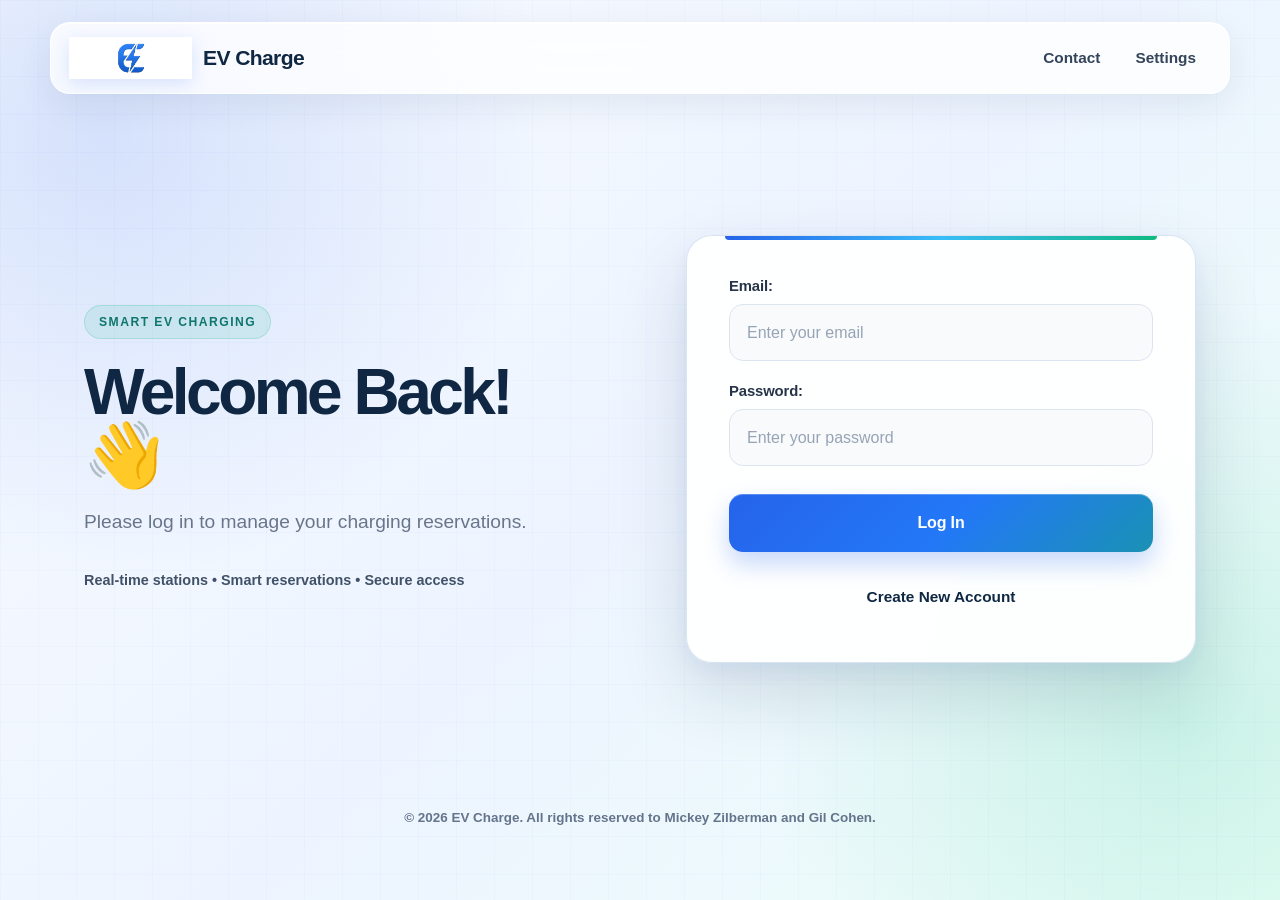
==== index.html @ 25f1f644 "תיקון תיקונים לcss נשאר עוד כמה" ====
<!DOCTYPE html>
<html lang="en">
<head>
    <meta charset="UTF-8">
    <meta name="viewport" content="width=device-width, initial-scale=1.0">
    <title>EV Charge - Login</title>

    <link rel="stylesheet" href="./CSS/Global.css">
    <link rel="stylesheet" href="./CSS/Login.css">

    <script src="./JS/config.js"></script>
    <script src="./JS/Login.js" defer></script>
</head>

<body class="login-page">

    <header class="main-header">
        <nav class="nav-container">
            <div class="logo-container">
                <img src="./Images/Logo.png" alt="EV Charge Logo" class="logo-img">
                <span class="logo">EV Charge</span>
            </div>

            <div class="nav-icons">
                <button type="button" class="icon" id="contact-btn">Contact</button>
                <button type="button" class="icon" id="settings-btn">Settings</button>
            </div>
        </nav>
    </header>

    <main class="main-content">
        <section class="welcome-section">
            <h1>Welcome Back! 👋</h1>
            <p>Please log in to manage your charging reservations.</p>
        </section>

        <form id="login-form" class="booking-form">
            <div id="error-message" class="error-box hidden"></div>

            <div class="form-group">
                <label for="email">Email:</label>
                <input type="email" id="email" placeholder="Enter your email">
            </div>

            <div class="form-group">
                <label for="password">Password:</label>
                <input type="password" id="password" placeholder="Enter your password">
            </div>

            <button type="submit" class="submit-btn">Log In</button>

            <div id="loading-spinner" class="spinner-container hidden">
                <div class="loading-text">Connecting to server, please wait... ⚡</div>
                <div class="spinner"></div>
            </div>

            <button type="button" class="signup-link-btn" id="signup-btn">
                Create New Account
            </button>
        </form>
    </main>

    <footer class="main-footer">
        <div class="footer-content">
            <p>© 2026 EV Charge. All rights reserved to Mickey Zilberman and Gil Cohen.</p>
        </div>
    </footer>

</body>
</html>
---- CSS/Global.css ----
:root {
    --bg-main: #9ed3f2;      
    --card-bg: white;        
    --text-color: #12355b;   
    --row-bg: #f3f9ff;       
}

body.dark-mode {
    --bg-main: #121212;      
    --card-bg: #1e1e1e;      
    --text-color: #ffffff;   
    --row-bg: #2d2d2d;       
}

body {
  font-family: 'Arial', sans-serif;
  background-color: #A3D9FF; 
  margin: 0;
  padding: 0;
  box-sizing: border-box;
}

*, *::before, *::after {
  box-sizing: inherit;
}

.main-header {
  padding: 20px 10px;
}

.nav-container {
  display: flex;
  justify-content: space-between;
  align-items: center;
  max-width: 600px;
  margin: 0 auto;
}

.logo-container {
  display: flex;
  align-items: center;
  gap: 10px;
}

.logo {
  font-size: 1.5em;
  font-weight: bold;
  color: #2170FF;
}

.logo-img {
  height: 40px;
  width: auto;
  display: block;
  mix-blend-mode: multiply;
}

.nav-icons {
  margin: 0;
  color: #1A365D;
  font-size: 1.2em;
  display: flex;
  gap: 15px;
}

.nav-icons span {
  font-size: 1.1em;
  cursor: pointer;
  transition: color 0.2s ease;
}

.nav-icons span:hover {
  color: #2170FF;
}

.main-content {
  max-width: 600px;
  margin: 0 auto;
  padding: 10px 20px 40px;
  min-height: calc(100vh - 180px); 
}

.welcome-section {
  text-align: center;
  margin-bottom: 25px;
  color: #1A365D;
  background-color: transparent; 
  padding: 10px;
}

.welcome-section h1 {
  font-size: 2.2em;
  font-weight: 800;
  margin-bottom: 5px;
}

.welcome-section p {
  font-size: 1.2em;
  font-weight: bold;
  color: #1A365D;
  margin-top: 0;
}

.back-navigation {
  max-width: 600px;
  margin: 0 auto 15px auto;
  padding: 0 10px;
}

.back-btn {
  background: none;
  border: none;
  color: #1A365D;
  font-size: 1.1em;
  font-weight: bold;
  cursor: pointer;
  padding: 5px 0;
  display: flex;
  align-items: center;
  gap: 5px;
}

.back-btn:hover {
  color: #2170FF;
}

.booking-form {
  display: flex;
  flex-direction: column;
  background: transparent;
  box-shadow: none;
  padding: 25px 10px 10px;
  margin-top: 20px;
  gap: 28px;
}

.form-group {
  display: flex;
  flex-direction: column;
}

.form-group label {
  font-size: 1.35em;
  font-weight: 800;
  color: #000000;
  margin-bottom: 10px;
}

.form-group input,
.form-group select {
  height: 58px;
  border-radius: 999px; 
  border: none;
  background-color: #ffffff;
  text-align: center;
  font-size: 1.25em;
  font-weight: 700;
  color: #000000;
  padding: 0 20px;
}

.form-group input::placeholder {
  color: #7d9bc4;
  font-weight: 500;
}

.form-group input:focus,
.form-group select:focus {
  outline: 3px solid #2170FF;
}

.submit-btn {
  height: 60px;
  background-color: #2170FF;
  color: #ffffff;
  border: none;
  border-radius: 999px;
  font-size: 1.4em;
  font-weight: bold;
  cursor: pointer;
  transition: background-color 0.2s ease, transform 0.1s ease;
  margin-top: 15px;
  box-shadow: 0 4px 10px rgba(33, 112, 255, 0.3);
}

.submit-btn:hover {
  background-color: #1A56CC;
}

.submit-btn:active {
  transform: scale(0.98);
}

.hidden {
  display: none !important;
}

.main-footer {
  background-color: transparent;
  padding: 20px 10px;
  margin-top: auto;
}

.footer-content {
  max-width: 600px;
  margin: 0 auto;
  text-align: center;
  color: #1A365D;
  font-weight: bold;
  font-size: 0.95em;
}

@media (max-width: 480px) {
  .logo {
    font-size: 1.3em;
  }
  
  .welcome-section h1 {
    font-size: 1.8em;
  }

  .form-group label {
    font-size: 1.15em;
  }

  .form-group input,
  .form-group select {
    height: 50px;
    font-size: 1.1em;
  }

  .submit-btn {
    height: 52px;
    font-size: 1.20em;
  }
}

body.dark-mode {
    background-color: #121212;
    color: #ffffff;
}

body.dark-mode main, 
body.dark-mode header, 
body.dark-mode footer,
body.dark-mode .main-header,
body.dark-mode .main-footer {
    background-color: #1a1a1a;
    color: #ffffff;
}

body.dark-mode .settings-card,
body.dark-mode .menu-card,
body.dark-mode .station-display-card,
body.dark-mode .card,
body.dark-mode .welcome-section {
    background-color: #242424;
    color: #ffffff;
}

body.dark-mode {
    --bg-main: #121212;      
    --card-bg: #1e1e1e;      
    --text-color: #ffffff;   
    --row-bg: #2d2d2d;
    --accent-blue: #1d56b3;  
    --modal-bg: #2a2a2a;     
}

body.dark-mode {
    background-color: var(--bg-main) !important;
    color: var(--text-color) !important;
}

body.dark-mode button, 
body.dark-mode .btn-primary, 
body.dark-mode .save-btn,
body.dark-mode .reserve-btn,
body.dark-mode .favorite-reserve-btn {
    background-color: var(--accent-blue) !important;
    color: white !important;
}

body.dark-mode form, 
body.dark-mode .profile-card, 
body.dark-mode .edit-profile-container,
body.dark-mode .welcome-section {
    background-color: var(--card-bg) !important;
    color: var(--text-color) !important;
}

body.dark-mode form label, 
body.dark-mode form h1, 
body.dark-mode form h2, 
body.dark-mode form h3,
body.dark-mode .profile-card h2 {
    color: #ffffff !important;
}

body.dark-mode input[type="text"], 
body.dark-mode input[type="email"], 
body.dark-mode input[type="password"], 
body.dark-mode input[type="tel"], 
body.dark-mode select {
    background-color: #2d2d2d !important;
    color: #ffffff !important;
    border: 1px solid #444444 !important;
}

body.dark-mode .modal, 
body.dark-mode .modal-content, 
body.dark-mode #back-modal div,
body.dark-mode #logout-modal div {
    background-color: var(--modal-bg) !important;
    color: #ffffff !important;
    border: 1px solid #444444 !important;
}

body.dark-mode #back-modal p, 
body.dark-mode #back-modal h3, 
body.dark-mode #logout-modal p,
body.dark-mode #logout-modal h3,
body.dark-mode .modal-content p,
body.dark-mode .modal-content h3 {
    color: #ffffff !important;
}

body.dark-mode .cancel-btn, 
body.dark-mode #cancel-btn,
body.dark-mode #logout-cancel-btn {
    background-color: #444444 !important;
    color: #ffffff !important;
}

.status-message-container {
  display: flex;
  flex-direction: column;
  align-items: center;
  justify-content: center;
  text-align: center;
  padding: 40px;
  background-color: #ffffff;
  border-radius: 24px;
  box-shadow: 0 10px 20px rgba(0, 0, 0, 0.05);
  width: 90%;
  margin: 30px auto;
}

.loading-state p {
  font-weight: bold;
  color: #2170FF;
  margin-top: 15px;
}

.no-data-state p {
  font-weight: bold;
  color: #555555;
  font-size: 1.1em;
}

.error-state p {
  font-weight: bold;
  color: #D32F2F;
  font-size: 1.2em;
  margin-bottom: 8px;
}

.error-details {
  color: #777777;
  font-size: 0.95em;
}

.spinner {
  width: 45px;
  height: 45px;
  border: 5px solid #f3f3f3;
  border-top: 5px solid #2170FF; 
  border-radius: 50%;
  animation: spin 1s linear infinite;
}

@keyframes spin {
  0% { transform: rotate(0deg); }
  100% { transform: rotate(360deg); }
}

.station-message {
  padding: 10px;
  border-radius: 8px;
  margin-top: 10px;
  font-weight: bold;
  font-size: 0.9em;
  text-align: center;
}

.station-message.success-msg {
  background-color: #E8F5E9;
  color: #2E7D32;
  border: 1px solid #2E7D32;
}

.station-message.error-msg {
  background-color: #FFEAEA;
  color: #D32F2F;
  border: 1px solid #D32F2F;
}
---- CSS/Login.css ----
/* =====================================================
   EV CHARGE — PROFESSIONAL LOGIN PAGE
   Replace the entire old Login.css with this file
===================================================== */

:root {
    --login-primary: #2563eb;
    --login-primary-dark: #1d4ed8;
    --login-secondary: #10b981;
    --login-navy: #0f2742;
    --login-text: #172033;
    --login-muted: #68758a;
    --login-border: #dbe4ef;
    --login-white: #ffffff;
    --login-error: #dc2626;
}

/* =========================
   Page
========================= */

body.login-page {
    min-height: 100vh;
    margin: 0;
    display: flex;
    flex-direction: column;
    overflow-x: hidden;

    font-family:
        Inter,
        -apple-system,
        BlinkMacSystemFont,
        "Segoe UI",
        Arial,
        sans-serif;

    color: var(--login-text);

    background:
        radial-gradient(
            circle at 8% 15%,
            rgba(37, 99, 235, 0.16),
            transparent 28rem
        ),
        radial-gradient(
            circle at 92% 80%,
            rgba(16, 185, 129, 0.16),
            transparent 26rem
        ),
        linear-gradient(
            135deg,
            #f9fbff 0%,
            #edf4ff 52%,
            #edfff9 100%
        ) !important;

    opacity: 1 !important;
    visibility: visible !important;
}

/* Subtle modern grid in the background */

body.login-page::before {
    content: "";
    position: fixed;
    inset: 0;
    pointer-events: none;
    z-index: 0;

    background-image:
        linear-gradient(
            rgba(37, 99, 235, 0.025) 1px,
            transparent 1px
        ),
        linear-gradient(
            90deg,
            rgba(37, 99, 235, 0.025) 1px,
            transparent 1px
        );

    background-size: 38px 38px;
}

/* =========================
   Header
========================= */

.login-page .main-header {
    width: 100%;
    padding: 22px 24px 0;
    position: relative;
    z-index: 20;
    background: transparent !important;
}

.login-page .nav-container {
    width: 100%;
    max-width: 1180px;
    min-height: 72px;
    margin: 0 auto;
    padding: 12px 18px;

    display: flex;
    align-items: center;
    justify-content: space-between;

    background: rgba(255, 255, 255, 0.78);
    border: 1px solid rgba(255, 255, 255, 0.95);
    border-radius: 20px;

    box-shadow:
        0 10px 35px rgba(15, 39, 66, 0.08),
        inset 0 1px 0 rgba(255, 255, 255, 0.9);

    backdrop-filter: blur(18px);
    -webkit-backdrop-filter: blur(18px);
}

.login-page .logo-container {
    display: flex;
    align-items: center;
    gap: 11px;
    cursor: default;
}

.login-page .logo-img {
    width: auto;
    height: 42px;
    display: block;
    mix-blend-mode: normal;
    filter: drop-shadow(0 5px 9px rgba(37, 99, 235, 0.16));
}

.login-page .logo {
    color: var(--login-navy);
    font-size: 1.32rem;
    font-weight: 800;
    letter-spacing: -0.03em;
}

.login-page .nav-icons {
    display: flex;
    align-items: center;
    gap: 5px;
    margin: 0;
}

.login-page .nav-icons .nav-icons {
    margin: 0;
}

.login-page .icon {
    display: inline-flex !important;
    align-items: center;
    justify-content: center;

    min-height: 42px;
    padding: 9px 14px;

    background: transparent;
    border: 1px solid transparent;
    border-radius: 12px;

    color: #34445a;
    font: inherit;
    font-size: 0.96rem;
    font-weight: 650;
    text-decoration: none;

    cursor: pointer;
    opacity: 1 !important;
    visibility: visible !important;

    transition:
        color 0.2s ease,
        background-color 0.2s ease,
        border-color 0.2s ease,
        transform 0.2s ease;
}

.login-page .icon:hover {
    color: var(--login-primary);
    background: rgba(37, 99, 235, 0.07);
    border-color: rgba(37, 99, 235, 0.1);
    transform: translateY(-1px);
}

/* =========================
   Main layout
========================= */

.login-page .main-content {
    position: relative !important;
    z-index: 5 !important;

    width: 100% !important;
    max-width: 1180px !important;
    min-height: calc(100vh - 205px) !important;
    margin: 0 auto !important;
    padding: 60px 34px 45px !important;

    display: grid !important;
    grid-template-columns: minmax(0, 1.05fr) minmax(390px, 510px);
    align-items: center;
    gap: clamp(60px, 8vw, 130px);

    opacity: 1 !important;
    visibility: visible !important;
}

/* =========================
   Welcome area
========================= */

.login-page .welcome-section {
    position: relative;
    max-width: 570px;
    margin: 0 !important;
    padding: 0 !important;

    display: block !important;
    text-align: left !important;

    color: var(--login-navy) !important;
    background: transparent !important;

    opacity: 1 !important;
    visibility: visible !important;
}

.login-page .welcome-section::before {
    content: "SMART EV CHARGING";

    display: inline-flex;
    align-items: center;

    margin-bottom: 22px;
    padding: 9px 14px;

    color: #0f766e;
    background: rgba(16, 185, 129, 0.11);
    border: 1px solid rgba(16, 185, 129, 0.2);
    border-radius: 999px;

    font-size: 0.76rem;
    font-weight: 800;
    letter-spacing: 0.12em;
}

.login-page .welcome-section h1 {
    margin: 0 0 18px !important;

    color: var(--login-navy) !important;
    font-size: clamp(3rem, 5vw, 5.2rem) !important;
    font-weight: 850 !important;
    line-height: 0.98;
    letter-spacing: -0.055em;
}

.login-page .welcome-section p {
    max-width: 520px;
    margin: 0 !important;

    color: var(--login-muted) !important;
    font-size: clamp(1.05rem, 1.5vw, 1.2rem) !important;
    font-weight: 500 !important;
    line-height: 1.75;
}

.login-page .welcome-section::after {
    content: "Real-time stations  •  Smart reservations  •  Secure access";

    display: block;
    margin-top: 30px;

    color: #405168;
    font-size: 0.9rem;
    font-weight: 650;
    line-height: 1.7;
}

/* =========================
   Login card
========================= */

.login-page #login-form {
    position: relative !important;
    z-index: 10 !important;
    overflow: hidden;

    width: 100% !important;
    max-width: 510px !important;
    margin: 0 !important;
    padding: 42px !important;

    display: flex !important;
    flex-direction: column !important;
    gap: 22px !important;

    background: rgba(255, 255, 255, 0.94) !important;
    border: 1px solid rgba(214, 226, 239, 0.9);
    border-radius: 26px;

    box-shadow:
        0 30px 70px rgba(15, 39, 66, 0.14),
        0 8px 24px rgba(37, 99, 235, 0.06),
        inset 0 1px 0 #ffffff;

    backdrop-filter: blur(16px);
    -webkit-backdrop-filter: blur(16px);

    opacity: 1 !important;
    visibility: visible !important;
}

/* Blue-green line at the top of the card */

.login-page #login-form::before {
    content: "";
    position: absolute;
    top: 0;
    left: 38px;
    right: 38px;
    height: 4px;

    background: linear-gradient(
        90deg,
        var(--login-primary),
        #38bdf8,
        var(--login-secondary)
    );

    border-radius: 0 0 8px 8px;
}

/* =========================
   Form fields
========================= */

.login-page #login-form .form-group {
    width: 100%;
    margin: 0;

    display: flex !important;
    flex-direction: column !important;
    gap: 9px;

    opacity: 1 !important;
    visibility: visible !important;
}

.login-page #login-form .form-group label {
    display: block !important;
    margin: 0 0 1px;

    color: #263449 !important;
    font-size: 0.93rem !important;
    font-weight: 750 !important;
    letter-spacing: -0.01em;

    opacity: 1 !important;
    visibility: visible !important;
}

.login-page #login-form .form-group input {
    display: block !important;

    width: 100%;
    height: 57px;
    padding: 0 17px;

    color: var(--login-text) !important;
    background: #f8fafc !important;
    border: 1.5px solid var(--login-border) !important;
    border-radius: 14px !important;
    outline: none;

    font-family: inherit;
    font-size: 1rem !important;
    font-weight: 500 !important;
    text-align: left !important;

    opacity: 1 !important;
    visibility: visible !important;

    transition:
        border-color 0.2s ease,
        background-color 0.2s ease,
        box-shadow 0.2s ease,
        transform 0.2s ease;
}

.login-page #login-form .form-group input::placeholder {
    color: #97a4b5 !important;
    font-weight: 450 !important;
}

.login-page #login-form .form-group input:hover {
    border-color: #b7c6d8 !important;
    background: #ffffff !important;
}

.login-page #login-form .form-group input:focus {
    background: #ffffff !important;
    border-color: var(--login-primary) !important;
    outline: none !important;

    box-shadow:
        0 0 0 4px rgba(37, 99, 235, 0.11),
        0 8px 18px rgba(37, 99, 235, 0.06);
}

/* Browser auto-fill */

.login-page #login-form input:-webkit-autofill,
.login-page #login-form input:-webkit-autofill:hover,
.login-page #login-form input:-webkit-autofill:focus {
    -webkit-text-fill-color: var(--login-text);
    -webkit-box-shadow: 0 0 0 1000px #f8fafc inset;
    transition: background-color 9999s ease-in-out 0s;
}

/* =========================
   Login button
========================= */

.login-page .submit-btn {
    display: block !important;

    width: 100%;
    height: 58px;
    margin: 6px 0 0 !important;

    color: #ffffff !important;
    background:
        linear-gradient(
            135deg,
            var(--login-primary) 0%,
            #2378f7 52%,
            #159f91 125%
        ) !important;

    border: none;
    border-radius: 14px !important;

    font-family: inherit;
    font-size: 1rem !important;
    font-weight: 800 !important;
    letter-spacing: -0.01em;

    cursor: pointer;
    opacity: 1 !important;
    visibility: visible !important;

    box-shadow:
        0 12px 25px rgba(37, 99, 235, 0.25),
        inset 0 1px 0 rgba(255, 255, 255, 0.25);

    transition:
        transform 0.2s ease,
        box-shadow 0.2s ease,
        filter 0.2s ease;
}

.login-page .submit-btn:hover {
    transform: translateY(-2px);
    filter: brightness(1.04);

    box-shadow:
        0 17px 32px rgba(37, 99, 235, 0.3),
        inset 0 1px 0 rgba(255, 255, 255, 0.25);
}

.login-page .submit-btn:active {
    transform: translateY(0) scale(0.99);
}

.login-page .submit-btn:disabled {
    opacity: 0.65 !important;
    cursor: not-allowed;
    transform: none;
}

/* =========================
   Create-account button
========================= */

.login-page .signup-link-btn {
    display: block !important;

    width: 100%;
    margin: 0 !important;
    padding: 13px 16px;

    color: var(--login-navy) !important;
    background: transparent !important;
    border: 1px solid transparent;
    border-radius: 12px;

    font-family: inherit;
    font-size: 0.96rem !important;
    font-weight: 750 !important;
    text-decoration: none !important;

    cursor: pointer;
    opacity: 1 !important;
    visibility: visible !important;

    transition:
        color 0.2s ease,
        background-color 0.2s ease,
        border-color 0.2s ease;
}

.login-page .signup-link-btn:hover {
    color: var(--login-primary) !important;
    background: rgba(37, 99, 235, 0.055) !important;
    border-color: rgba(37, 99, 235, 0.1);
}

/* =========================
   Error message
========================= */

.login-page .error-box {
    width: 100%;
    margin: 0;
    padding: 13px 15px;

    color: #b91c1c;
    background: #fff3f3;
    border: 1px solid #fecaca;
    border-left: 4px solid var(--login-error);
    border-radius: 12px;

    font-size: 0.91rem;
    font-weight: 650;
    line-height: 1.5;
    text-align: left;
}

/* =========================
   Loading spinner
========================= */

.login-page .spinner-container {
    display: flex;
    flex-direction: column;
    align-items: center;
    justify-content: center;
    gap: 11px;

    margin: 2px auto;
}

.login-page .spinner {
    width: 38px;
    height: 38px;

    border: 4px solid #e4eaf2;
    border-top-color: var(--login-primary);
    border-right-color: var(--login-secondary);
    border-radius: 50%;

    animation: login-spin 0.8s linear infinite;
}

.login-page .loading-text {
    margin: 0;
    color: #526178;
    font-size: 0.9rem;
    font-weight: 650;
    text-align: center;
}

@keyframes login-spin {
    to {
        transform: rotate(360deg);
    }
}

/* =========================
   Footer
========================= */

.login-page .main-footer {
    position: relative;
    z-index: 5;

    width: 100%;
    margin: 0;
    padding: 18px 24px 24px;

    color: #64748b;
    background: transparent !important;
    text-align: center;
}

.login-page .footer-content,
.login-page .main-footer p {
    max-width: 1180px;
    margin: 0 auto;

    color: #64748b !important;
    font-size: 0.84rem;
    font-weight: 550 !important;
    line-height: 1.6;
}

/* =========================
   Accessibility
========================= */

.login-page button:focus-visible,
.login-page input:focus-visible,
.login-page .icon:focus-visible {
    outline: 3px solid rgba(37, 99, 235, 0.32);
    outline-offset: 3px;
}

.login-page .hidden {
    display: none !important;
}

/* =========================
   Tablet
========================= */

@media (max-width: 900px) {
    .login-page .main-content {
        max-width: 640px !important;
        min-height: auto !important;
        padding: 55px 24px 45px !important;

        grid-template-columns: 1fr;
        gap: 38px;
    }

    .login-page .welcome-section {
        max-width: 620px;
        margin: 0 auto !important;
        text-align: center !important;
    }

    .login-page .welcome-section p {
        margin: 0 auto !important;
    }

    .login-page .welcome-section h1 {
        font-size: clamp(2.7rem, 9vw, 4.3rem) !important;
    }

    .login-page #login-form {
        max-width: 540px !important;
        margin: 0 auto !important;
    }
}

/* =========================
   Mobile
========================= */

@media (max-width: 600px) {
    .login-page .main-header {
        padding: 12px 12px 0;
    }

    .login-page .nav-container {
        min-height: 62px;
        padding: 9px 10px 9px 13px;
        border-radius: 16px;
    }

    .login-page .logo-container {
        gap: 7px;
    }

    .login-page .logo-img {
        height: 34px;
    }

    .login-page .logo {
        font-size: 1.03rem;
    }

    .login-page .nav-icons {
        gap: 0;
    }

    .login-page .icon {
        min-height: 38px;
        padding: 8px 9px;
        font-size: 0.82rem;
    }

    .login-page .main-content {
        padding: 42px 16px 35px !important;
        gap: 30px;
    }

    .login-page .welcome-section::before {
        margin-bottom: 17px;
        padding: 7px 11px;
        font-size: 0.68rem;
    }

    .login-page .welcome-section h1 {
        margin-bottom: 13px !important;
        font-size: clamp(2.3rem, 12vw, 3.25rem) !important;
    }

    .login-page .welcome-section p {
        font-size: 1rem !important;
        line-height: 1.65;
    }

    .login-page .welcome-section::after {
        margin-top: 21px;
        font-size: 0.78rem;
    }

    .login-page #login-form {
        padding: 31px 21px 25px !important;
        gap: 19px !important;
        border-radius: 21px;
    }

    .login-page #login-form::before {
        left: 25px;
        right: 25px;
    }

    .login-page #login-form .form-group input {
        height: 54px;
        font-size: 0.96rem !important;
    }

    .login-page .submit-btn {
        height: 55px;
    }

    .login-page .main-footer {
        padding: 12px 18px 22px;
    }

    .login-page .main-footer p,
    .login-page .footer-content {
        font-size: 0.75rem;
    }
}

/* =========================
   Dark mode
========================= */

body.login-page.dark-mode {
    color: #edf4ff !important;

    background:
        radial-gradient(
            circle at 10% 15%,
            rgba(37, 99, 235, 0.25),
            transparent 27rem
        ),
        radial-gradient(
            circle at 90% 80%,
            rgba(16, 185, 129, 0.18),
            transparent 25rem
        ),
        linear-gradient(
            135deg,
            #07111f 0%,
            #0b1728 55%,
            #071b1a 100%
        ) !important;
}

body.login-page.dark-mode .nav-container {
    background: rgba(10, 24, 42, 0.82);
    border-color: rgba(255, 255, 255, 0.08);
}

body.login-page.dark-mode .logo,
body.login-page.dark-mode .icon {
    color: #edf4ff !important;
}

body.login-page.dark-mode .welcome-section {
    background: transparent !important;
}

body.login-page.dark-mode .welcome-section h1 {
    color: #f8fbff !important;
}

body.login-page.dark-mode .welcome-section p,
body.login-page.dark-mode .welcome-section::after {
    color: #a9b8ca !important;
}

body.login-page.dark-mode #login-form {
    color: #edf4ff !important;
    background: rgba(13, 29, 49, 0.94) !important;
    border-color: rgba(255, 255, 255, 0.09);
}

body.login-page.dark-mode #login-form .form-group label {
    color: #dce7f4 !important;
}

body.login-page.dark-mode #login-form .form-group input {
    color: #ffffff !important;
    background: #0b192b !important;
    border-color: #293d55 !important;
}

body.login-page.dark-mode #login-form .form-group input:focus {
    background: #0d1d31 !important;
    border-color: #5b8cff !important;
}

body.login-page.dark-mode .signup-link-btn {
    color: #dce7f4 !important;
    background: transparent !important;
}

body.login-page.dark-mode .signup-link-btn:hover {
    color: #7aa2ff !important;
    background: rgba(91, 140, 255, 0.08) !important;
}

body.login-page.dark-mode .loading-text,
body.login-page.dark-mode .main-footer p,
body.login-page.dark-mode .footer-content {
    color: #9fb0c4 !important;
}

/* Respect users who disable animations */

@media (prefers-reduced-motion: reduce) {
    .login-page *,
    .login-page *::before,
    .login-page *::after {
        scroll-behavior: auto !important;
        transition-duration: 0.01ms !important;
        animation-duration: 0.01ms !important;
        animation-iteration-count: 1 !important;
    }
}
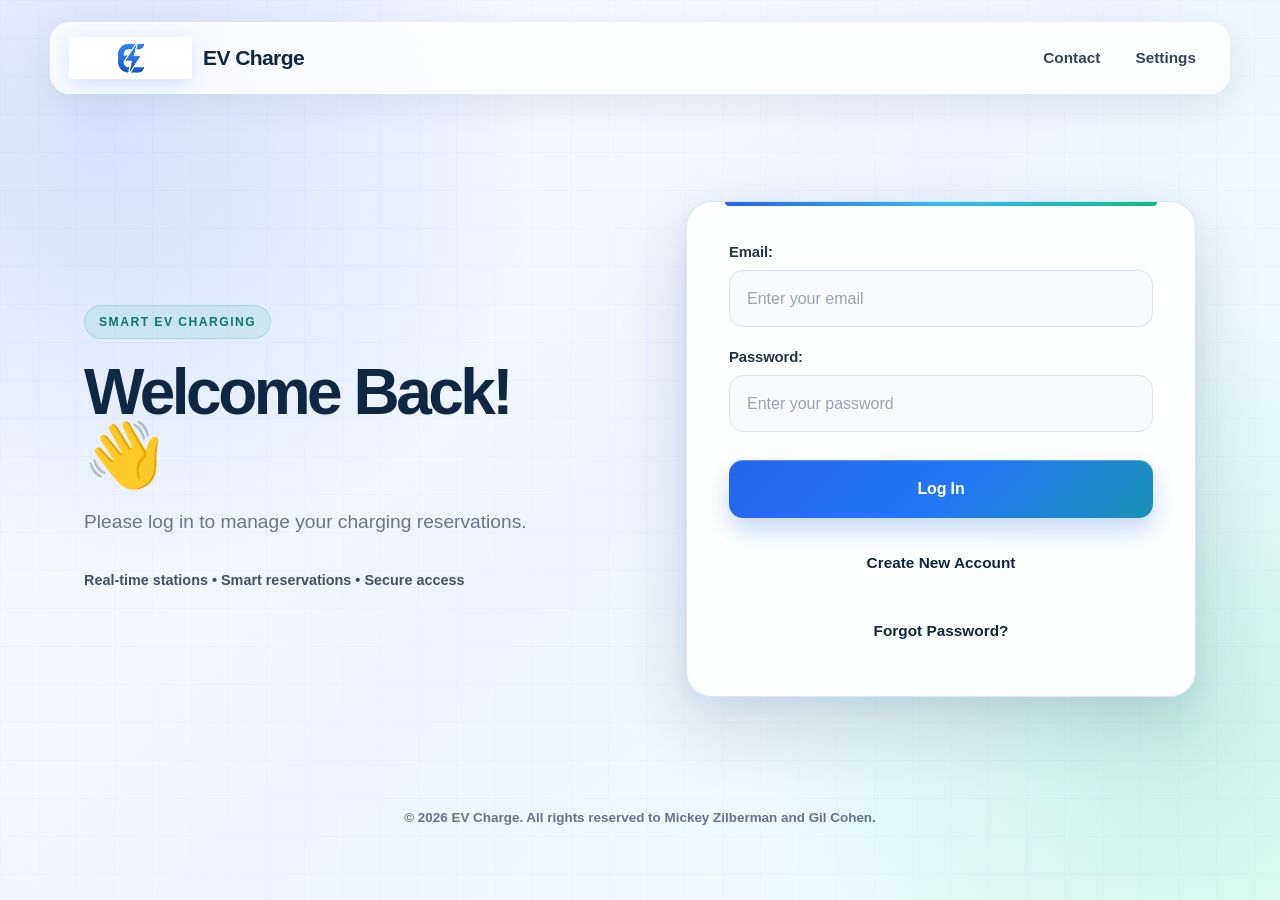
==== commit 94da0dc0: "Added forgot my password button" ====
--- a/index.html
+++ b/index.html
@@ -57,6 +57,10 @@
             <button type="button" class="signup-link-btn" id="signup-btn">
                 Create New Account
             </button>
+
+            <button type="button" class="forgot-password-btn" id="forgot-password-btn">
+                Forgot Password?
+            </button>
         </form>
     </main>
 
--- a/CSS/Login.css
+++ b/CSS/Login.css
@@ -512,7 +512,40 @@
         border-color 0.2s ease;
 }
 
+.login-page .forgot-password-btn{
+    display: block !important;
+
+    width: 100%;
+    margin: 0 !important;
+    padding: 13px 16px;
+
+    color: var(--login-navy) !important;
+    background: transparent !important;
+    border: 1px solid transparent;
+    border-radius: 12px;
+
+    font-family: inherit;
+    font-size: 0.96rem !important;
+    font-weight: 750 !important;
+    text-decoration: none !important;
+
+    cursor: pointer;
+    opacity: 1 !important;
+    visibility: visible !important;
+
+    transition:
+        color 0.2s ease,
+        background-color 0.2s ease,
+        border-color 0.2s ease;   
+}
+
 .login-page .signup-link-btn:hover {
+    color: var(--login-primary) !important;
+    background: rgba(37, 99, 235, 0.055) !important;
+    border-color: rgba(37, 99, 235, 0.1);
+}
+
+.login-page .forgot-password-btn:hover{
     color: var(--login-primary) !important;
     background: rgba(37, 99, 235, 0.055) !important;
     border-color: rgba(37, 99, 235, 0.1);
